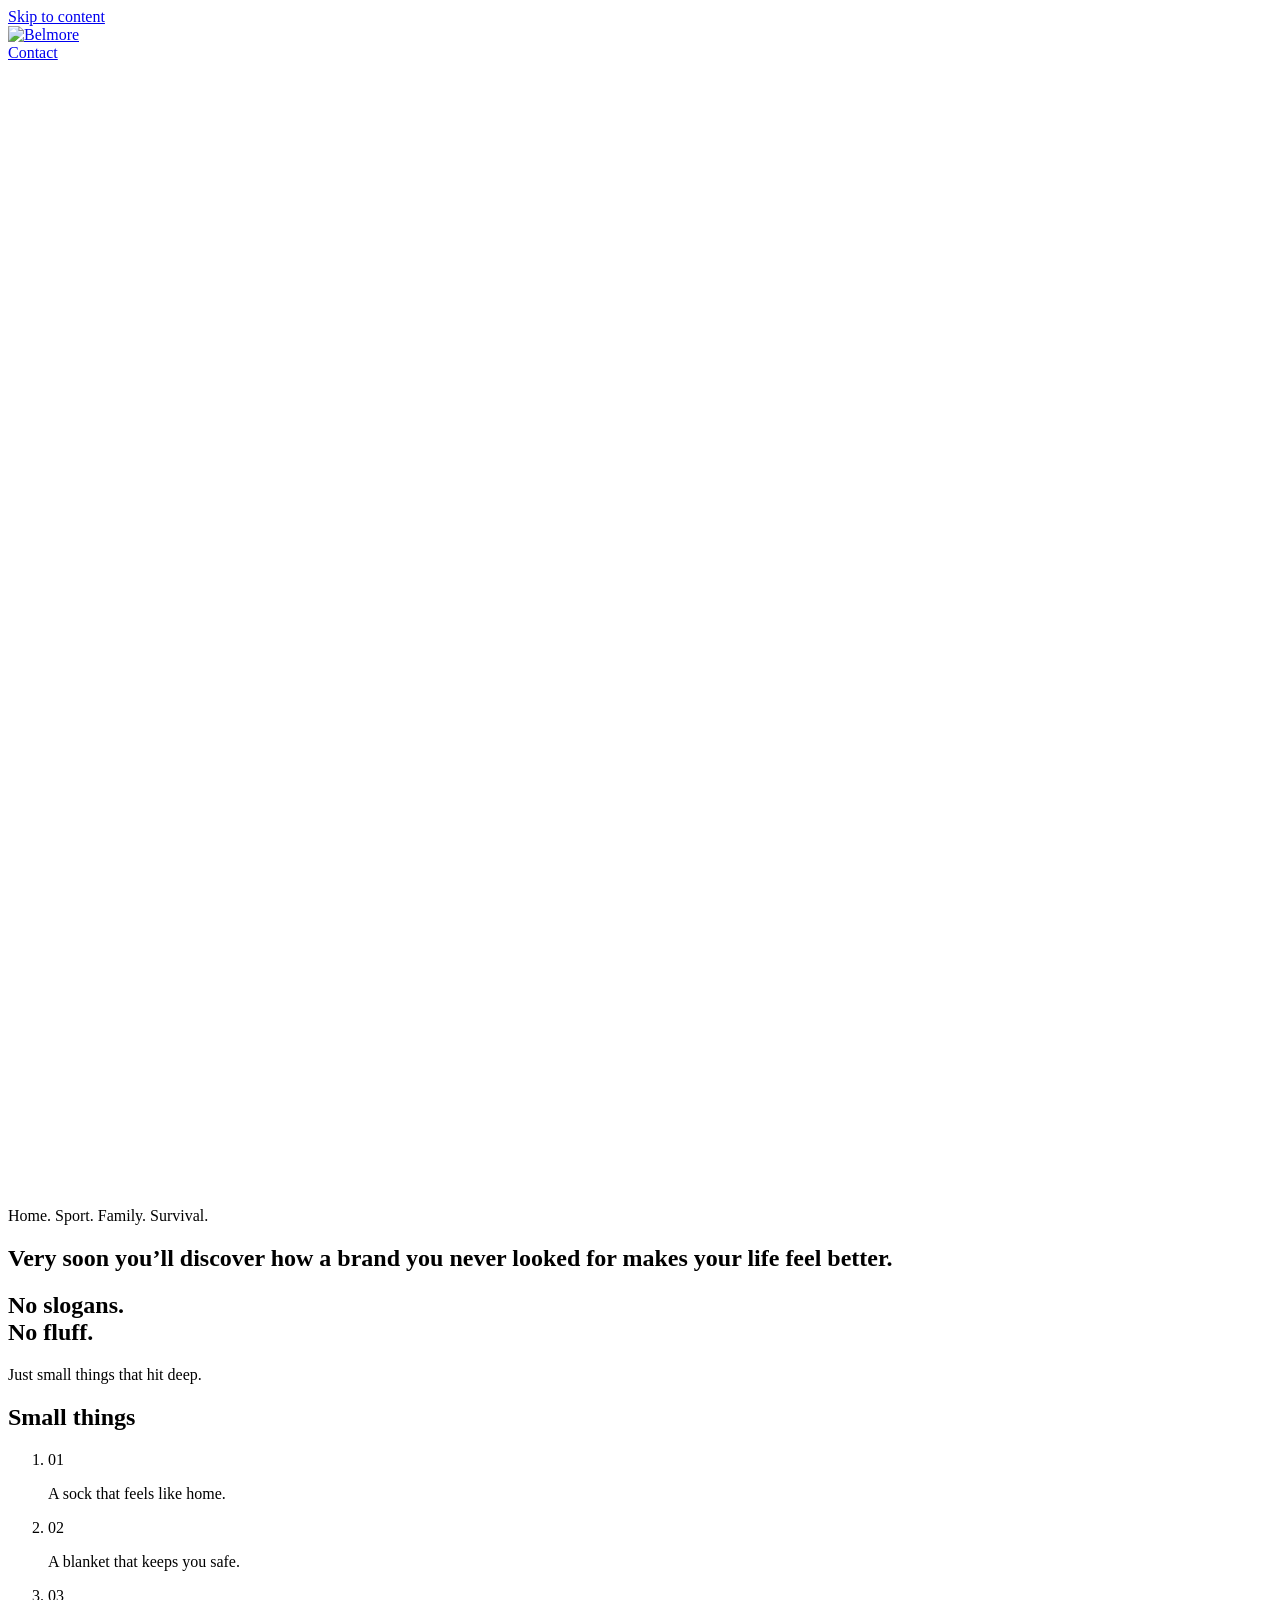
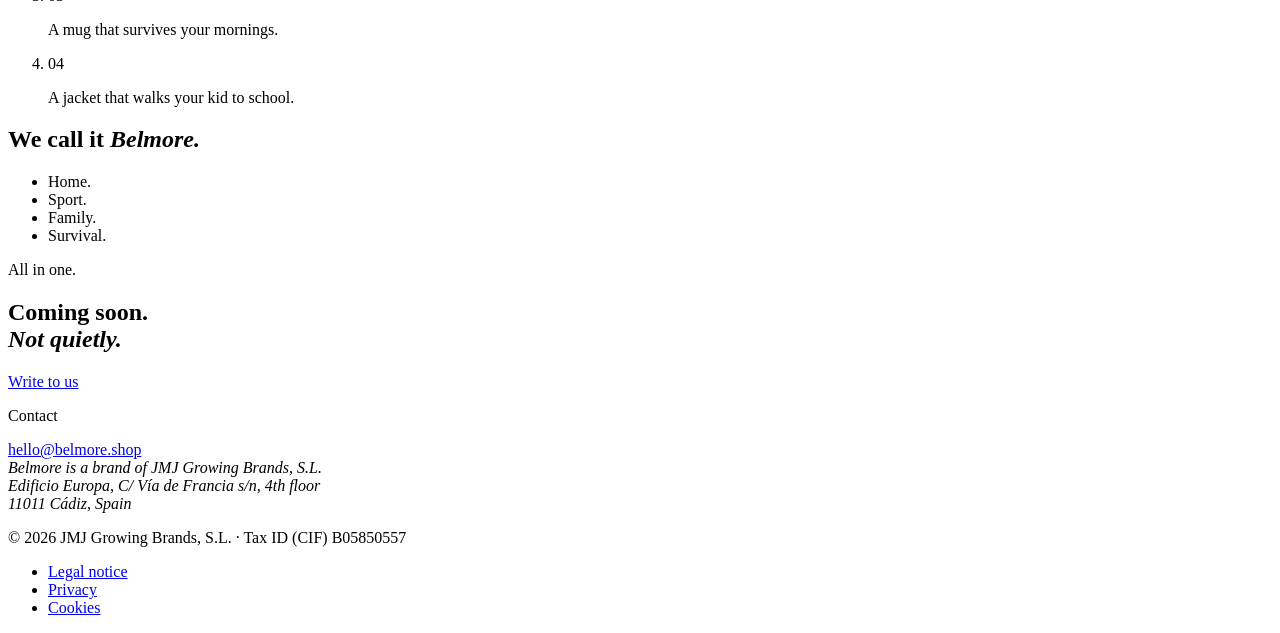
==== index.html @ 7d1f5de9 "Add files via upload" ====
<!doctype html>
<html lang="en-GB">
<head>
<meta charset="utf-8">
<meta name="viewport" content="width=device-width, initial-scale=1">
<title>Belmore · Home. Sport. Family. Survival.</title>
<meta name="description" content="Belmore. Home. Sport. Family. Survival. No slogans, no fluff: just small things that hit deep. Coming soon.">
<meta property="og:title" content="Belmore">
<meta property="og:description" content="Belmore. Home. Sport. Family. Survival. No slogans, no fluff: just small things that hit deep. Coming soon.">
<meta property="og:type" content="website">
<meta property="og:url" content="https://belmore.shop/">
<meta property="og:image" content="https://belmore.shop/assets/img/mountain-1200.webp">
<meta name="theme-color" content="#121413">
<link rel="canonical" href="https://belmore.shop/">
<link rel="icon" href="assets/img/favicon.png" type="image/png">
<link rel="apple-touch-icon" href="assets/img/apple-touch-icon.png">
<link rel="preload" href="assets/fonts/instrument-400.woff2" as="font" type="font/woff2" crossorigin>
<link rel="stylesheet" href="assets/site.css">
</head>
<body>
<a class="skip" href="#main">Skip to content</a>
<header class="site-header">
  <div class="wrap">
    <a class="brand" href="./" aria-label="Belmore, home"><img src="assets/img/logo-260.png" srcset="assets/img/logo-260.png 1x, assets/img/logo-520.png 2x" alt="Belmore" width="260" height="107"></a>
    <nav class="nav" aria-label="Main"><a href="#contact">Contact</a></nav>
  </div>
</header>

<main id="main">
  <section class="hero" aria-labelledby="h-hero">
    <img src="assets/img/mountain-2000.webp" srcset="assets/img/mountain-700.webp 700w, assets/img/mountain-1200.webp 1200w, assets/img/mountain-2000.webp 2000w" sizes="100vw" width="2000" height="1125" alt="" fetchpriority="high">
    <div class="wrap">
      <p class="label">Home. Sport. Family. Survival.</p>
      <h1 id="h-hero">Very soon you’ll discover how a brand you never looked for makes your life feel better.</h1>
    </div>
  </section>

  <section class="section" aria-labelledby="h-no">
    <div class="wrap">
      <h2 id="h-no" class="big reveal">No slogans.<br>No fluff.</h2>
      <p class="sub reveal">Just small things that hit deep.</p>
    </div>
  </section>

  <section class="section" aria-labelledby="h-lines">
    <div class="wrap">
      <h2 id="h-lines" class="label lines-head">Small things</h2>
      <ol class="lines">
        <li class="reveal"><span class="num" aria-hidden="true">01</span><p>A sock that feels like home.</p></li>
        <li class="reveal"><span class="num" aria-hidden="true">02</span><p>A blanket that keeps you safe.</p></li>
        <li class="reveal"><span class="num" aria-hidden="true">03</span><p>A mug that survives your mornings.</p></li>
        <li class="reveal"><span class="num" aria-hidden="true">04</span><p>A jacket that walks your kid to school.</p></li>
      </ol>
    </div>
  </section>

  <section class="section" aria-labelledby="h-call">
    <div class="wrap">
      <h2 id="h-call" class="big reveal">We call it <em>Belmore.</em></h2>
      <ul class="pillars reveal" aria-label="What Belmore is about"><li>Home.</li><li>Sport.</li><li>Family.</li><li>Survival.</li></ul>
      <p class="sub reveal">All in one.</p>
    </div>
  </section>

  <section class="section closing" aria-labelledby="h-soon">
    <div class="wrap">
      <h2 id="h-soon" class="big reveal">Coming soon.<br><em>Not quietly.</em></h2>
      <a class="btn" href="mailto:hello@belmore.shop">Write to us</a>
    </div>
  </section>
</main>

<footer class="site-footer" id="contact">
  <div class="wrap">
    <div class="top">
      <div>
        <p class="label">Contact</p>
        <a class="mail" href="mailto:hello@belmore.shop">hello@belmore.shop</a>
      </div>
      <address class="address">Belmore is a brand of JMJ Growing Brands, S.L.<br>Edificio Europa, C/ Vía de Francia s/n, 4th floor<br>11011 Cádiz, Spain</address>
    </div>
    <div class="legal">
      <p>© 2026 JMJ Growing Brands, S.L. · Tax ID (CIF) B05850557</p>
      <ul>
        <li><a href="legal-notice.html">Legal notice</a></li>
        <li><a href="privacy.html">Privacy</a></li>
        <li><a href="cookies.html">Cookies</a></li>
      </ul>
    </div>
  </div>
</footer>
</body>
</html>
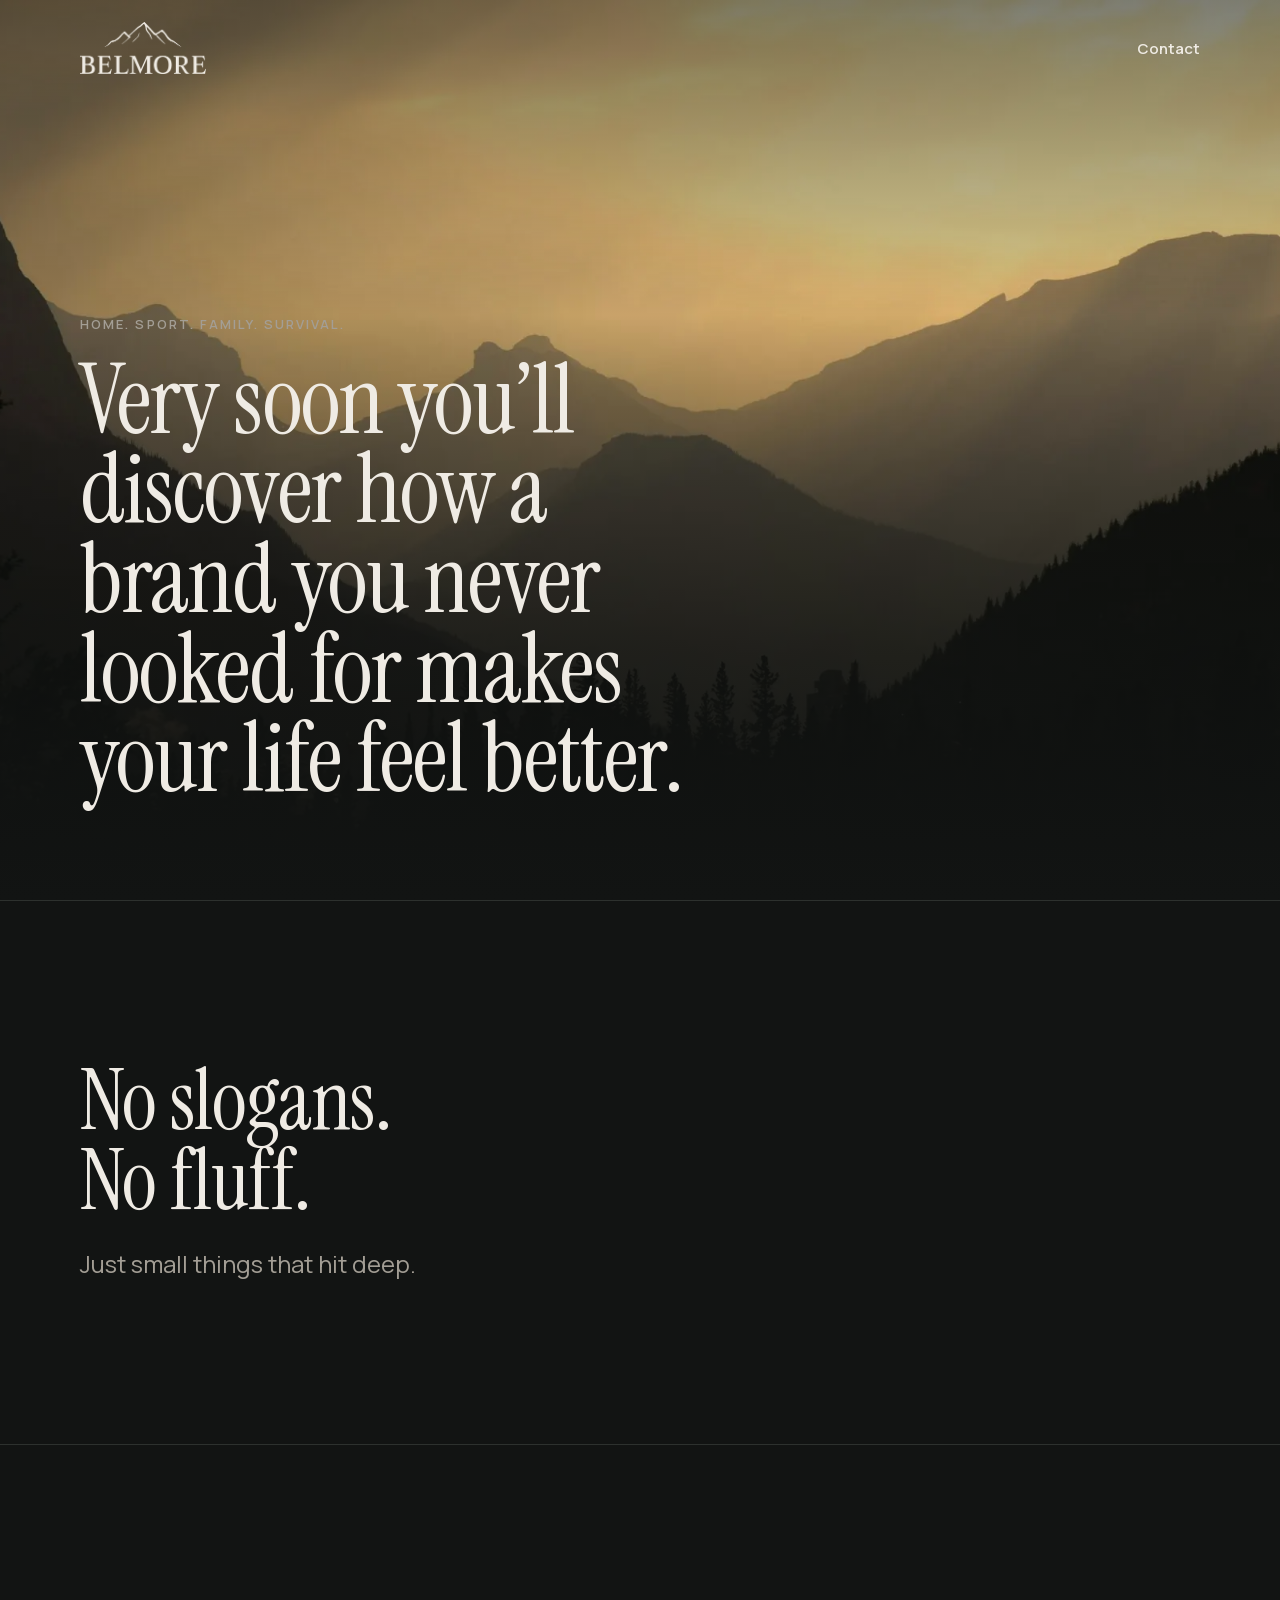
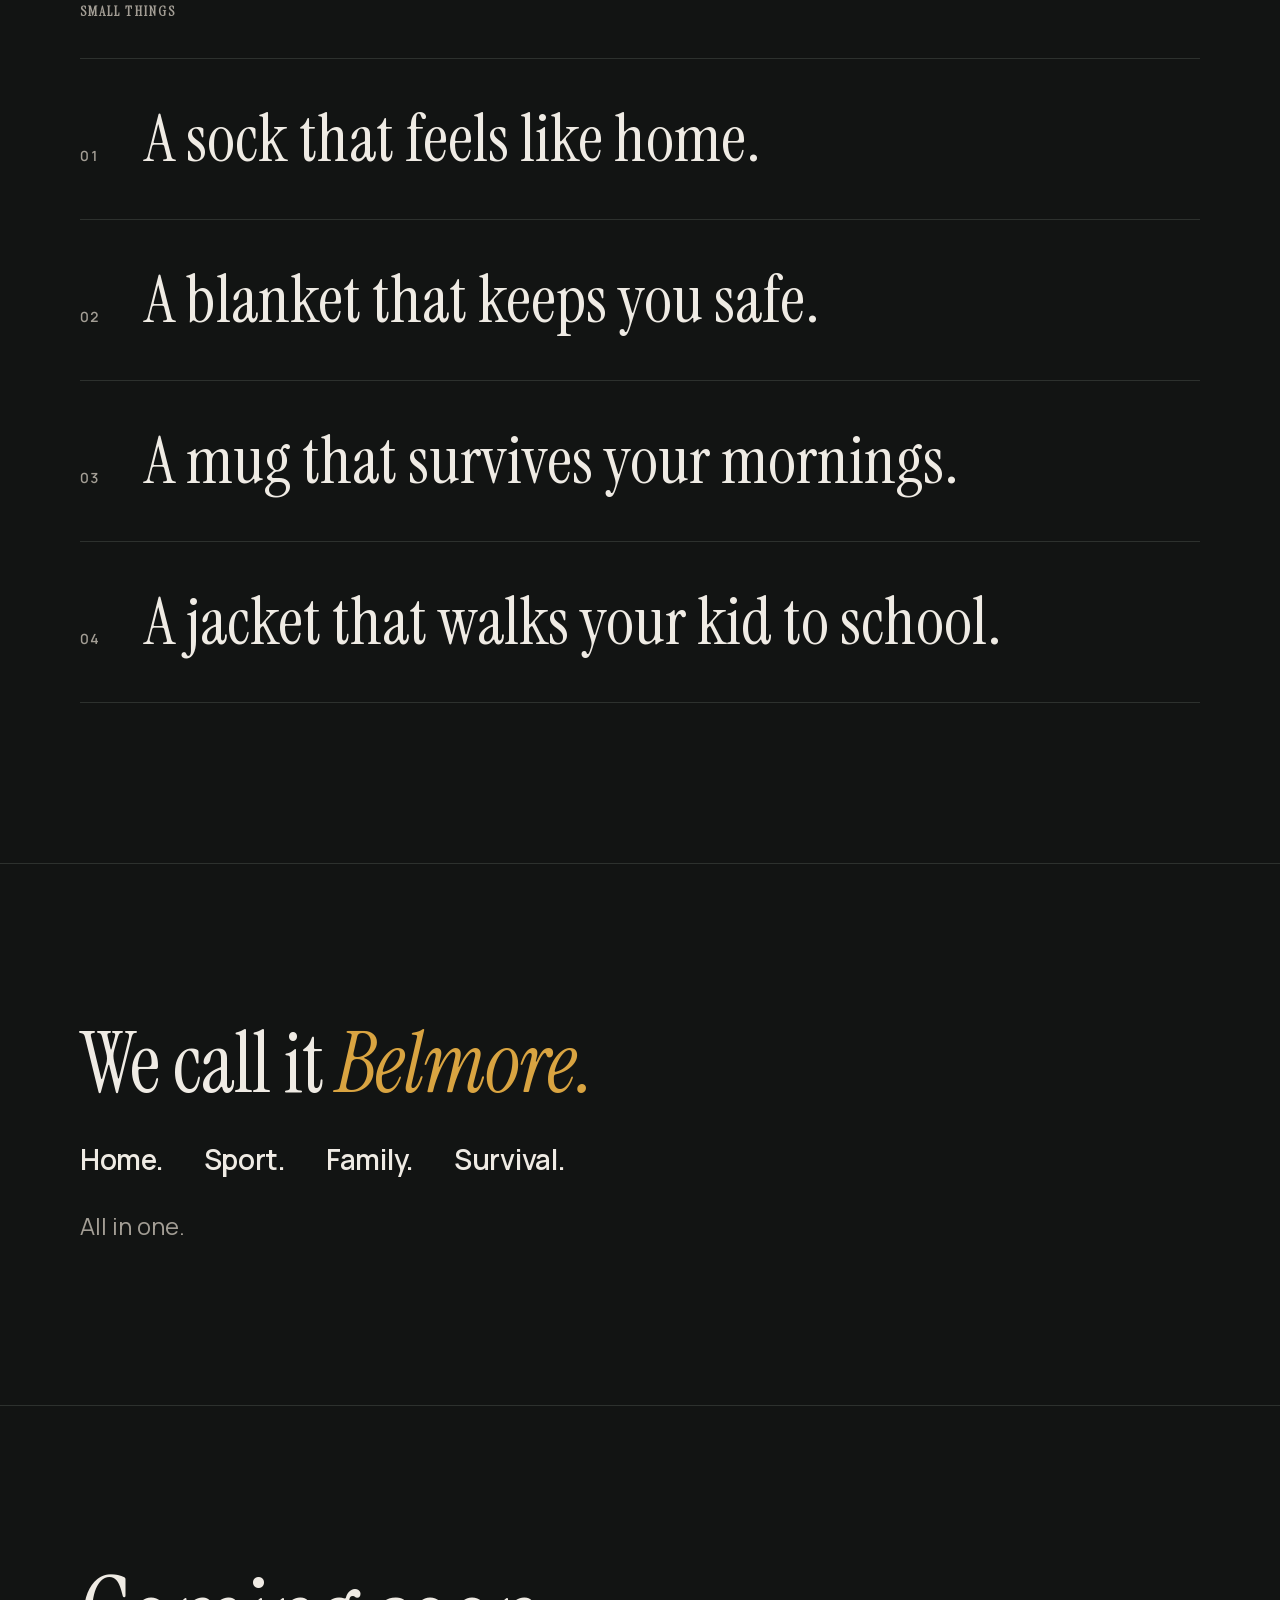
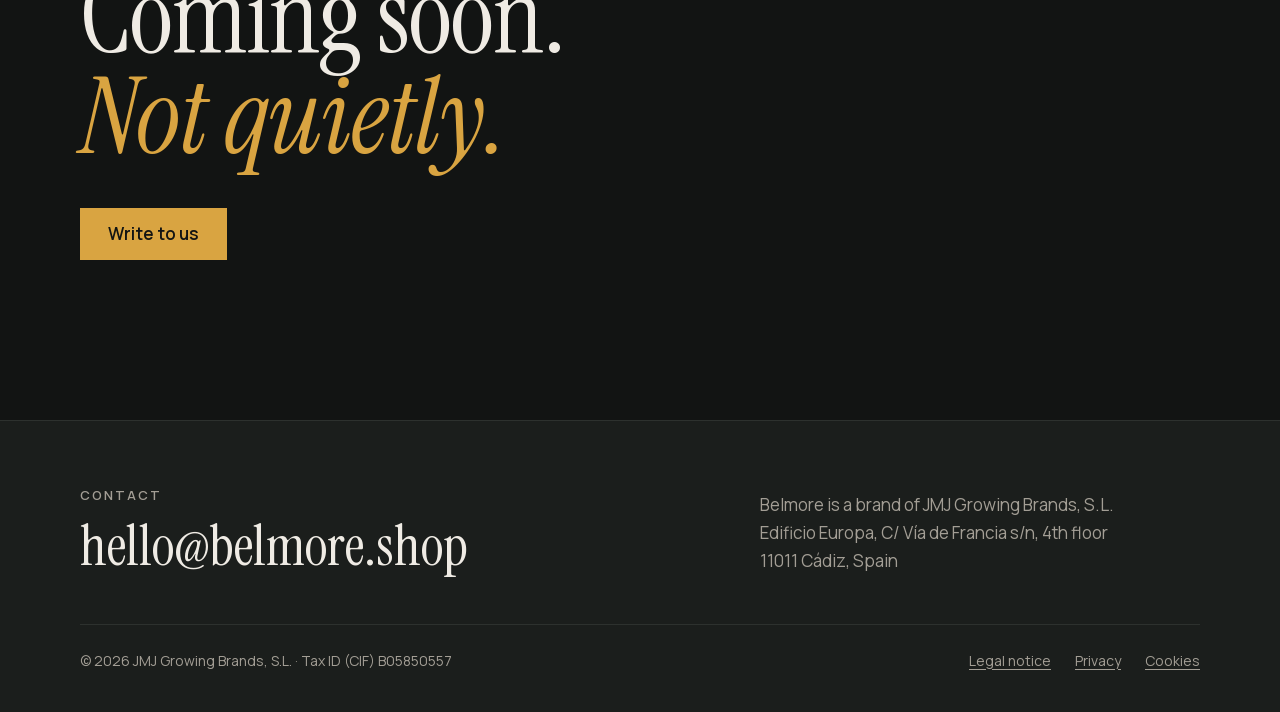
==== commit 1b024139: "Add files via upload" ====
--- a/index.html
+++ b/index.html
@@ -75,9 +75,9 @@
     <div class="top">
       <div>
         <p class="label">Contact</p>
-        <a class="mail" href="mailto:hello@belmore.shop">hello@belmore.shop</a>
+        <a class="mail" href="mailto:hello@belmore.shop">hello@<wbr>belmore.shop</a>
       </div>
-      <address class="address">Belmore is a brand of JMJ Growing Brands, S.L.<br>Edificio Europa, C/ Vía de Francia s/n, 4th floor<br>11011 Cádiz, Spain</address>
+      <div><address class="address">Belmore is a brand of JMJ Growing Brands, S.L.<br>Edificio Europa, C/ Vía de Francia s/n, 4th floor<br>11011 Cádiz, Spain</address></div>
     </div>
     <div class="legal">
       <p>© 2026 JMJ Growing Brands, S.L. · Tax ID (CIF) B05850557</p>
--- a/assets/site.css
+++ b/assets/site.css
@@ -0,0 +1,86 @@
+/* Belmore · ver WEBS/belmore/DESIGN.md */
+@font-face{font-family:"Instrument Serif";src:url(fonts/instrument-400.woff2) format("woff2");font-weight:400;font-style:normal;font-display:swap}
+@font-face{font-family:"Instrument Serif";src:url(fonts/instrument-400-italic.woff2) format("woff2");font-weight:400;font-style:italic;font-display:swap}
+@font-face{font-family:"Manrope";src:url(fonts/manrope-var.woff2) format("woff2");font-weight:400 600;font-style:normal;font-display:swap}
+
+:root{
+  color-scheme:dark;
+  --night:#121413; --night-2:#1B1E1C; --bone:#EFEBE4; --bone-muted:#A39E95; --line:#2D312E;
+  --amber:#D9A441; --amber-hover:#E8B95E;
+  --serif:"Instrument Serif",Georgia,"Times New Roman",serif;
+  --sans:"Manrope",system-ui,-apple-system,"Segoe UI",Roboto,sans-serif;
+  --wrap:76rem; --gutter:clamp(1.25rem,4vw,3rem); --section:clamp(6rem,3rem + 10vw,10rem);
+}
+*,*::before,*::after{box-sizing:border-box}
+html{-webkit-text-size-adjust:100%;text-size-adjust:100%}
+body{margin:0;background:var(--night);color:var(--bone);font-family:var(--sans);font-size:1.0625rem;line-height:1.65;font-size-adjust:from-font}
+img{display:block;max-width:100%;height:auto}
+a{color:var(--amber);text-decoration-thickness:1px;text-underline-offset:.22em}
+a:hover{text-decoration-thickness:2px}
+:focus-visible{outline:2px solid var(--bone);outline-offset:3px}
+.wrap{max-width:var(--wrap);margin-inline:auto;padding-inline:var(--gutter)}
+.skip{position:absolute;left:-9999px}
+.skip:focus{left:1rem;top:1rem;z-index:10;background:var(--bone);color:var(--night);padding:.5rem 1rem}
+
+h1,h2,h3{font-family:var(--serif);font-weight:400;line-height:1;letter-spacing:-.01em;margin:0;text-wrap:balance}
+p{margin:0;text-wrap:pretty}
+em{font-style:italic;color:var(--amber)}
+.label{font-size:.8125rem;font-weight:600;letter-spacing:.16em;text-transform:uppercase;color:var(--bone-muted)}
+
+/* Cabecera, encima de la foto */
+.site-header{position:absolute;inset:0 0 auto;z-index:2}
+.site-header .wrap{display:flex;align-items:center;justify-content:space-between;gap:1rem;min-height:6rem}
+.brand img{height:2.75rem;width:auto}
+@media (min-width:48rem){.brand img{height:3.25rem}}
+.nav a{color:var(--bone);font-weight:600;font-size:.9375rem;text-decoration:none;padding-block:.5rem}
+.nav a:hover{color:var(--amber)}
+.page .site-header{position:static;border-bottom:1px solid var(--line)}
+
+/* Portada a sangre */
+.hero{position:relative;min-height:100svh;display:grid;align-items:end;overflow:hidden}
+.hero img{position:absolute;inset:0;width:100%;height:100%;object-fit:cover;object-position:50% 35%}
+.hero::after{content:"";position:absolute;inset:0;background:linear-gradient(180deg,rgba(18,20,19,.55) 0%,rgba(18,20,19,.15) 35%,rgba(18,20,19,.75) 72%,var(--night) 100%)}
+.hero .wrap{position:relative;z-index:1;width:100%;padding-block:9rem clamp(3rem,2rem + 5vw,6rem)}
+.hero h1{margin-top:1.25rem;font-size:clamp(2.75rem,1.4rem + 5.4vw,6.5rem);line-height:.98;max-width:16ch}
+
+/* Bloques del manifiesto */
+.section{padding-block:var(--section);border-top:1px solid var(--line)}
+.big{font-family:var(--serif);font-size:clamp(2.5rem,1.3rem + 4.6vw,5.5rem);line-height:1}
+.sub{margin-top:1.5rem;font-size:clamp(1.25rem,1rem + .8vw,1.5rem);color:var(--bone-muted);max-width:30rem}
+.lines{list-style:none;margin:0;padding:0}
+.lines li{display:grid;grid-template-columns:3rem 1fr;gap:1rem;align-items:baseline;padding-block:clamp(1.75rem,1rem + 2.5vw,3rem);border-top:1px solid var(--line)}
+.lines li:last-child{border-bottom:1px solid var(--line)}
+.lines .num{font-size:.875rem;font-weight:600;letter-spacing:.08em;color:var(--bone-muted);font-variant-numeric:tabular-nums}
+.lines p{font-family:var(--serif);font-size:clamp(2rem,1.2rem + 3.4vw,4.25rem);line-height:1.02}
+.lines-head{margin-bottom:2.5rem}
+.pillars{display:flex;flex-wrap:wrap;gap:.5rem 2.5rem;margin-top:2rem;list-style:none;padding:0}
+.pillars li{font-size:clamp(1.25rem,1rem + 1vw,1.75rem);font-weight:600;letter-spacing:-.01em}
+.closing .big{font-size:clamp(3rem,1.5rem + 6vw,7rem)}
+.btn{display:inline-flex;align-items:center;min-height:3.25rem;margin-top:2.5rem;padding:0 1.75rem;background:var(--amber);color:var(--night);font-weight:600;text-decoration:none}
+.btn:hover{background:var(--amber-hover)}
+
+/* Aparición ligada al scroll: decorativa, solo si el navegador la soporta y sin "reduced motion" */
+@media (prefers-reduced-motion:no-preference){
+  @supports ((animation-timeline:view()) and (animation-range:entry)){
+    @keyframes rise{from{opacity:0;translate:0 2.5rem}}
+    .reveal{animation:rise auto linear backwards;animation-timeline:view();animation-range:entry 0% entry 80%}
+  }
+}
+
+/* Pie */
+.site-footer{border-top:1px solid var(--line);padding-block:4rem 2.5rem;background:var(--night-2)}
+.site-footer .top{display:grid;gap:2rem}
+@media (min-width:56rem){.site-footer .top{grid-template-columns:7fr 5fr;gap:4rem;align-items:end}}
+.mail{display:inline-block;max-width:100%;margin-top:.75rem;font-family:var(--serif);font-size:clamp(1.75rem,1rem + 3vw,3.25rem);line-height:1.1;color:var(--bone);text-decoration:none;overflow-wrap:anywhere}
+.mail:hover{color:var(--amber)}
+.address{font-style:normal;color:var(--bone-muted)}
+.legal{display:flex;flex-wrap:wrap;justify-content:space-between;gap:1rem 2rem;margin-top:3rem;padding-top:1.5rem;border-top:1px solid var(--line);font-size:.875rem;color:var(--bone-muted)}
+.legal ul{display:flex;flex-wrap:wrap;gap:.5rem 1.5rem;list-style:none;margin:0;padding:0}
+.legal a{color:var(--bone-muted)}
+
+/* Páginas legales */
+.prose{max-width:42rem;padding-block:clamp(3rem,2rem + 4vw,5rem)}
+.prose h1{font-size:clamp(2.5rem,1.5rem + 3vw,4rem)}
+.prose h2{font-family:var(--sans);font-size:1.125rem;font-weight:600;margin-top:2.5rem}
+.prose p{margin-top:1rem;color:var(--bone)}
+.prose .back{display:inline-block;margin-bottom:2rem;font-weight:600}
